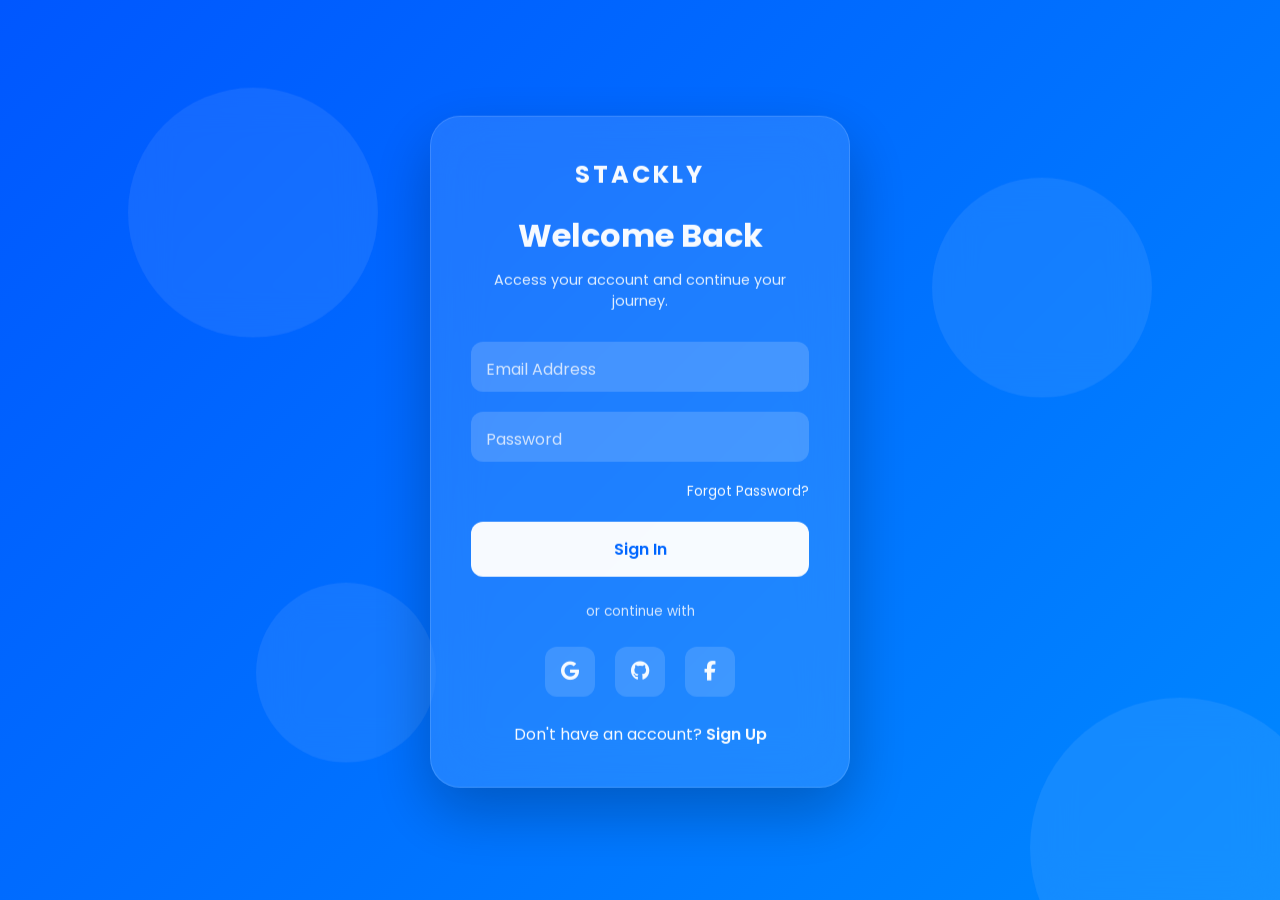
==== index.html @ 510e89da "Add files via upload" ====
<!DOCTYPE html>
<html lang="en">
<head>
<meta charset="UTF-8">
<meta name="viewport" content="width=device-width, initial-scale=1.0">
<title>Esports Dashboard</title>

<meta http-equiv="refresh" content="0; url=login.html">

</head>
<body>

<p>Redirecting to Login Page...</p>

</body>
</html>
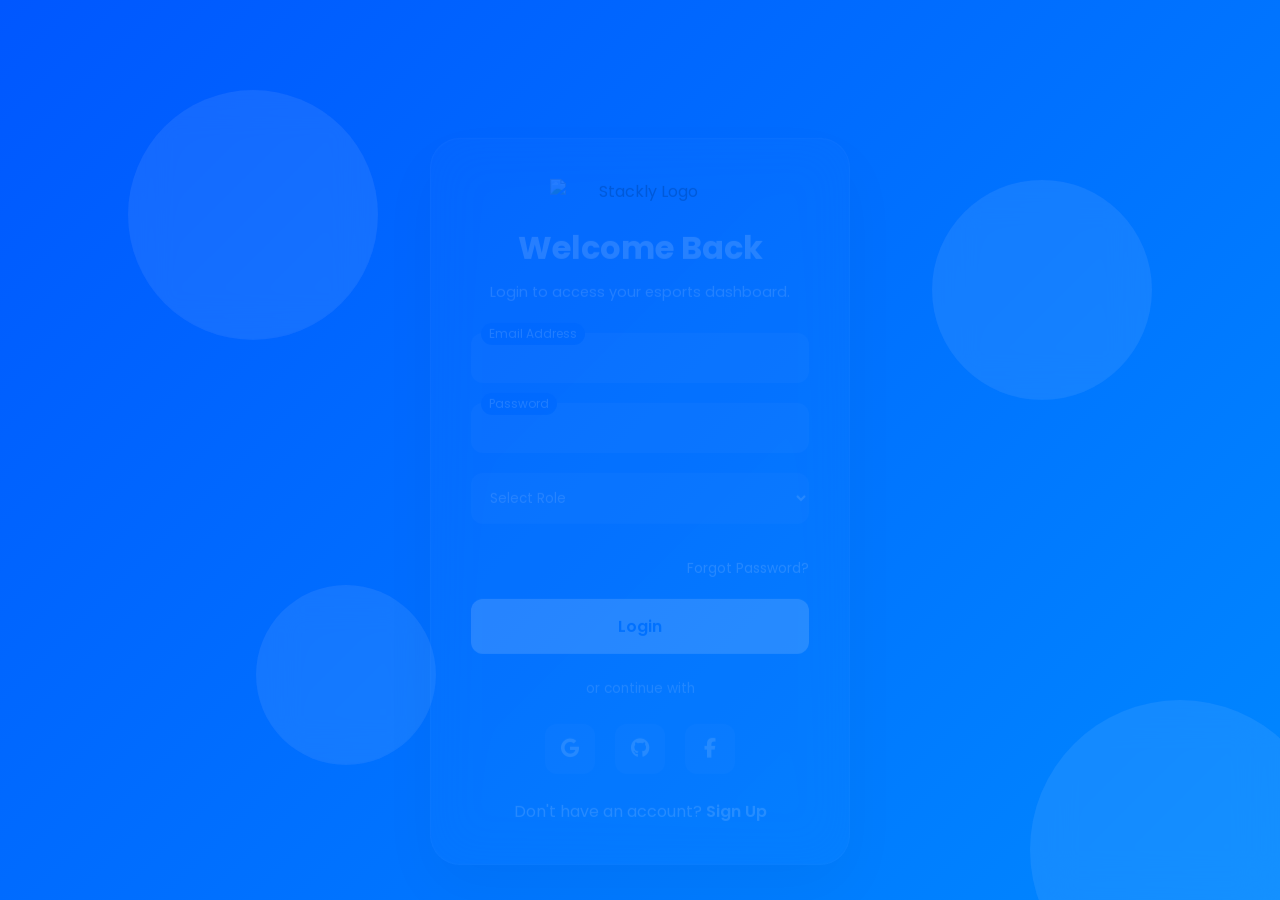
==== commit 320076bf: "Add files via upload" ====
--- a/index.html
+++ b/index.html
@@ -13,4 +13,4 @@
 <p>Redirecting to Login Page...</p>
 
 </body>
-</html>+</html>
